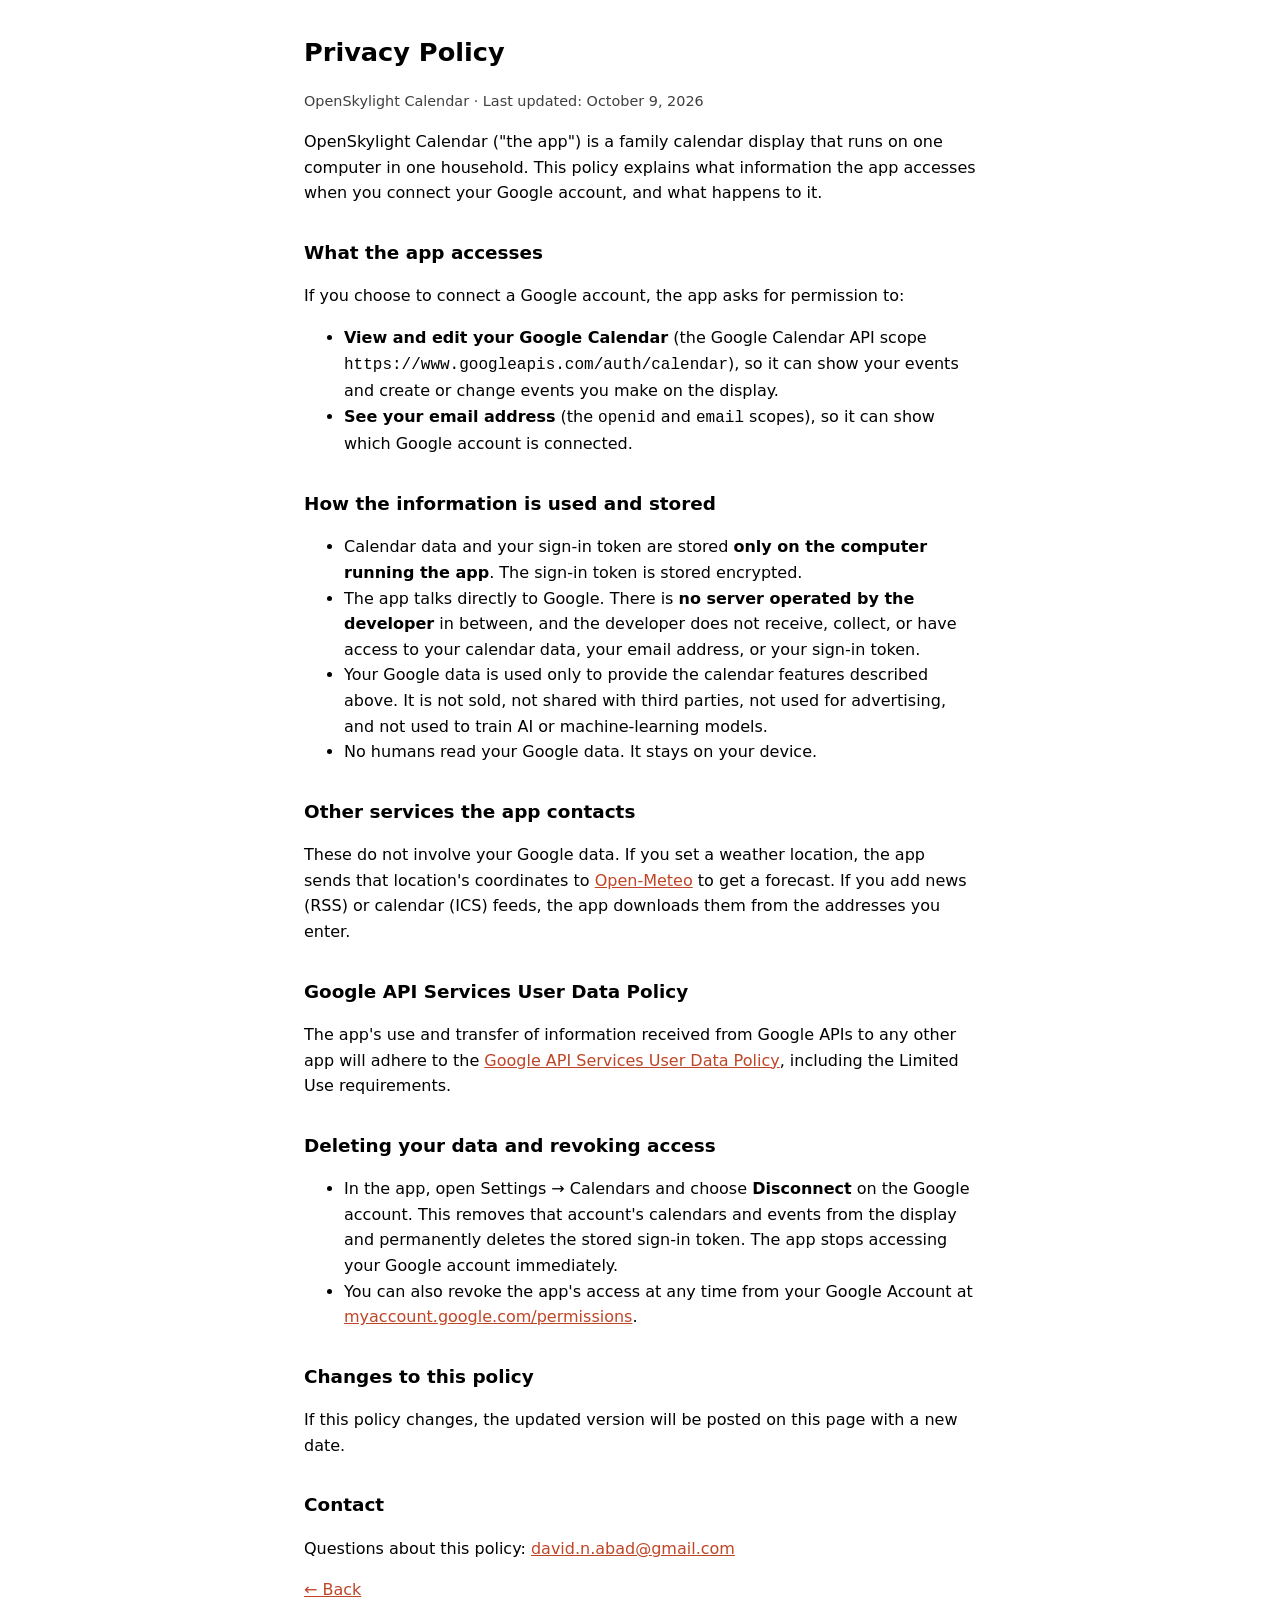
==== privacy.html @ fdbfa941 "Add homepage and privacy policy for OpenSkylight Calendar Static pages for the Google OAuth consent " ====
<!doctype html>
<html lang="en">
<head>
<meta charset="utf-8">
<meta name="viewport" content="width=device-width, initial-scale=1">
<title>Privacy Policy - OpenSkylight Calendar</title>
<link rel="stylesheet" href="style.css">
</head>
<body>
<h1>Privacy Policy</h1>
<p class="small">OpenSkylight Calendar &middot; Last updated: October 9, 2026</p>

<p>OpenSkylight Calendar ("the app") is a family calendar display that runs on one computer in one household. This policy explains what information the app accesses when you connect your Google account, and what happens to it.</p>

<h2>What the app accesses</h2>
<p>If you choose to connect a Google account, the app asks for permission to:</p>
<ul>
<li><strong>View and edit your Google Calendar</strong> (the Google Calendar API scope <code>https://www.googleapis.com/auth/calendar</code>), so it can show your events and create or change events you make on the display.</li>
<li><strong>See your email address</strong> (the <code>openid</code> and <code>email</code> scopes), so it can show which Google account is connected.</li>
</ul>

<h2>How the information is used and stored</h2>
<ul>
<li>Calendar data and your sign-in token are stored <strong>only on the computer running the app</strong>. The sign-in token is stored encrypted.</li>
<li>The app talks directly to Google. There is <strong>no server operated by the developer</strong> in between, and the developer does not receive, collect, or have access to your calendar data, your email address, or your sign-in token.</li>
<li>Your Google data is used only to provide the calendar features described above. It is not sold, not shared with third parties, not used for advertising, and not used to train AI or machine-learning models.</li>
<li>No humans read your Google data. It stays on your device.</li>
</ul>

<h2>Other services the app contacts</h2>
<p>These do not involve your Google data. If you set a weather location, the app sends that location's coordinates to <a href="https://open-meteo.com">Open-Meteo</a> to get a forecast. If you add news (RSS) or calendar (ICS) feeds, the app downloads them from the addresses you enter.</p>

<h2>Google API Services User Data Policy</h2>
<p>The app's use and transfer of information received from Google APIs to any other app will adhere to the <a href="https://developers.google.com/terms/api-services-user-data-policy">Google API Services User Data Policy</a>, including the Limited Use requirements.</p>

<h2>Deleting your data and revoking access</h2>
<ul>
<li>In the app, open Settings &rarr; Calendars and choose <strong>Disconnect</strong> on the Google account. This removes that account's calendars and events from the display and permanently deletes the stored sign-in token. The app stops accessing your Google account immediately.</li>
<li>You can also revoke the app's access at any time from your Google Account at <a href="https://myaccount.google.com/permissions">myaccount.google.com/permissions</a>.</li>
</ul>

<h2>Changes to this policy</h2>
<p>If this policy changes, the updated version will be posted on this page with a new date.</p>

<h2>Contact</h2>
<p>Questions about this policy: <a href="mailto:david.n.abad@gmail.com">david.n.abad@gmail.com</a></p>

<p><a href="index.html">&larr; Back</a></p>
</body>
</html>
---- style.css ----
:root { color-scheme: light dark; }
body { font: 16px/1.6 system-ui, -apple-system, "Segoe UI", sans-serif; max-width: 42rem; margin: 2rem auto; padding: 0 1rem; }
h1 { font-size: 1.6rem; }
h2 { font-size: 1.15rem; margin-top: 2rem; }
a { color: #bf4526; }
@media (prefers-color-scheme: dark) { a { color: #f08a68; } }
.small { font-size: .9rem; opacity: .75; }
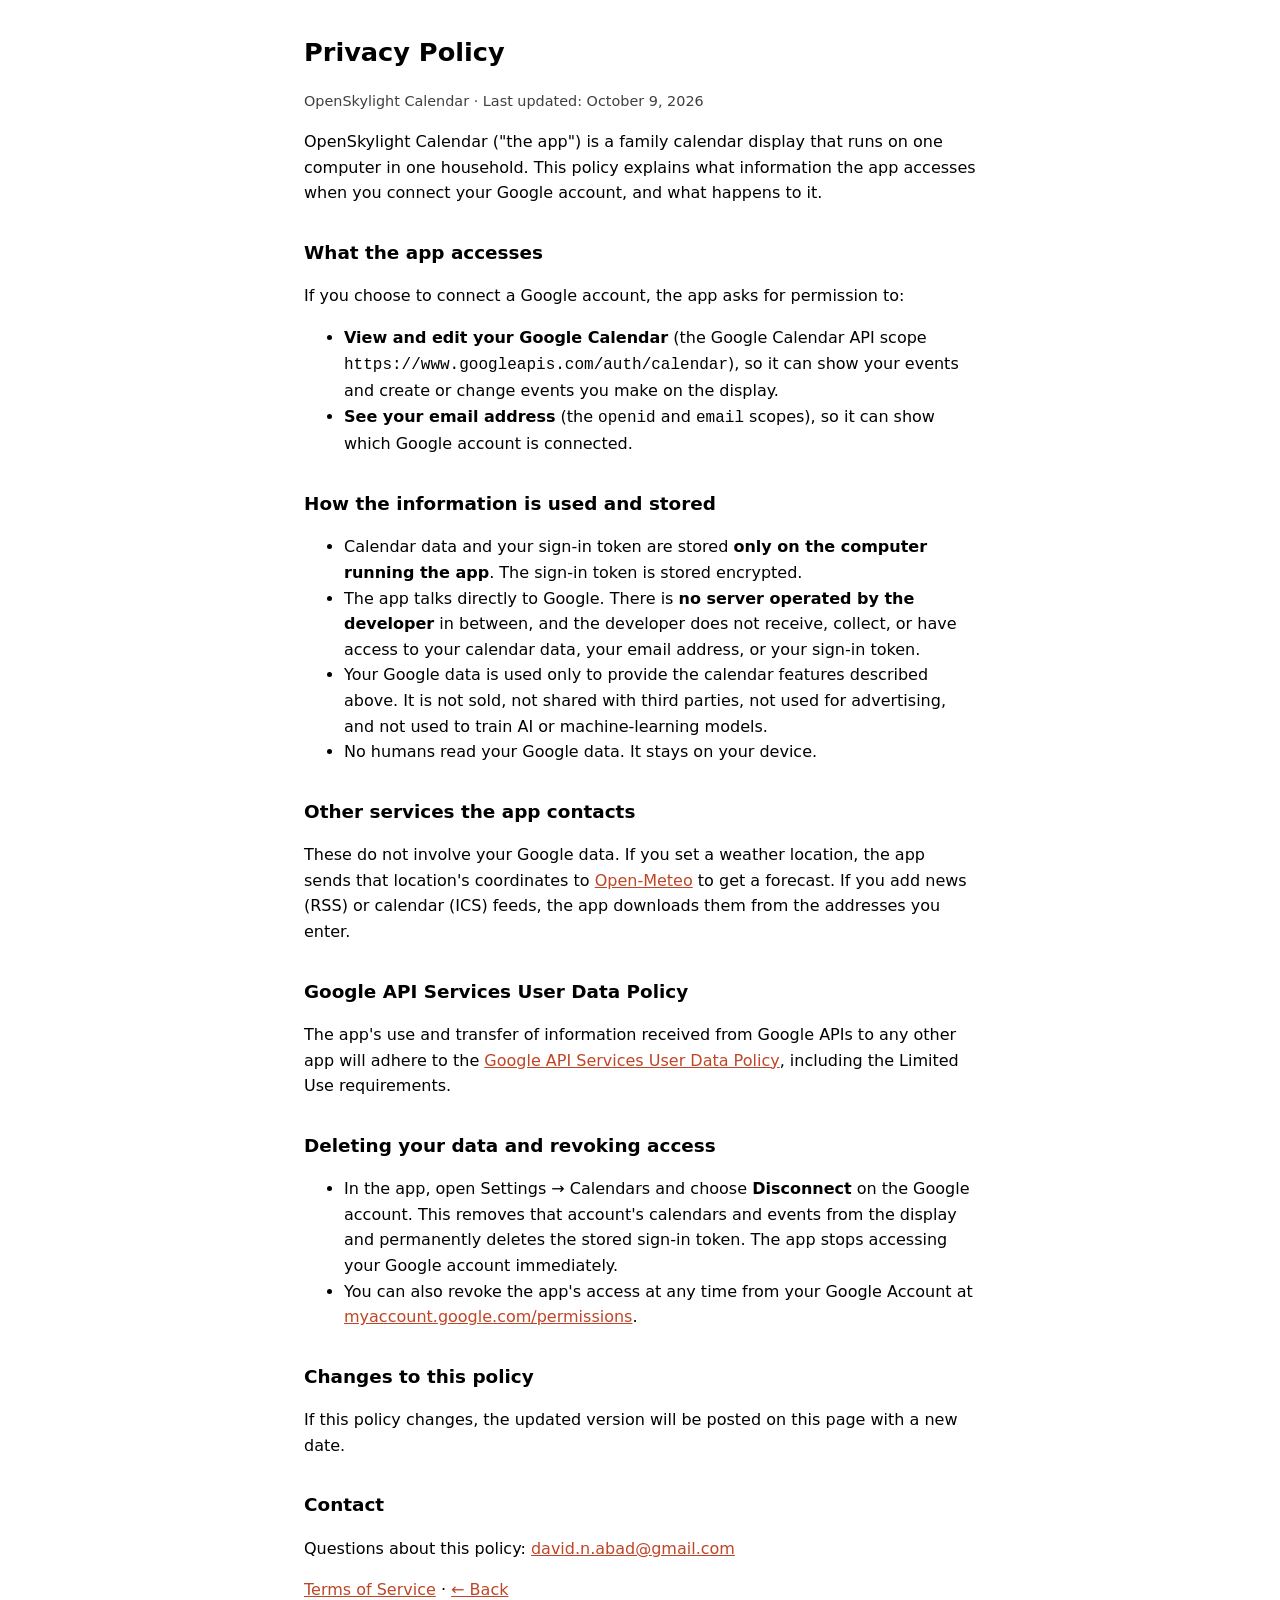
==== commit 9dc9483b: "Add terms of service page Co-Authored-By: Claude Sonnet 5.5 <noreply@anthropic.com>" ====
--- a/privacy.html
+++ b/privacy.html
@@ -45,6 +45,6 @@
 <h2>Contact</h2>
 <p>Questions about this policy: <a href="mailto:david.n.abad@gmail.com">david.n.abad@gmail.com</a></p>
 
-<p><a href="index.html">&larr; Back</a></p>
+<p><a href="terms.html">Terms of Service</a> &middot; <a href="index.html">&larr; Back</a></p>
 </body>
 </html>
